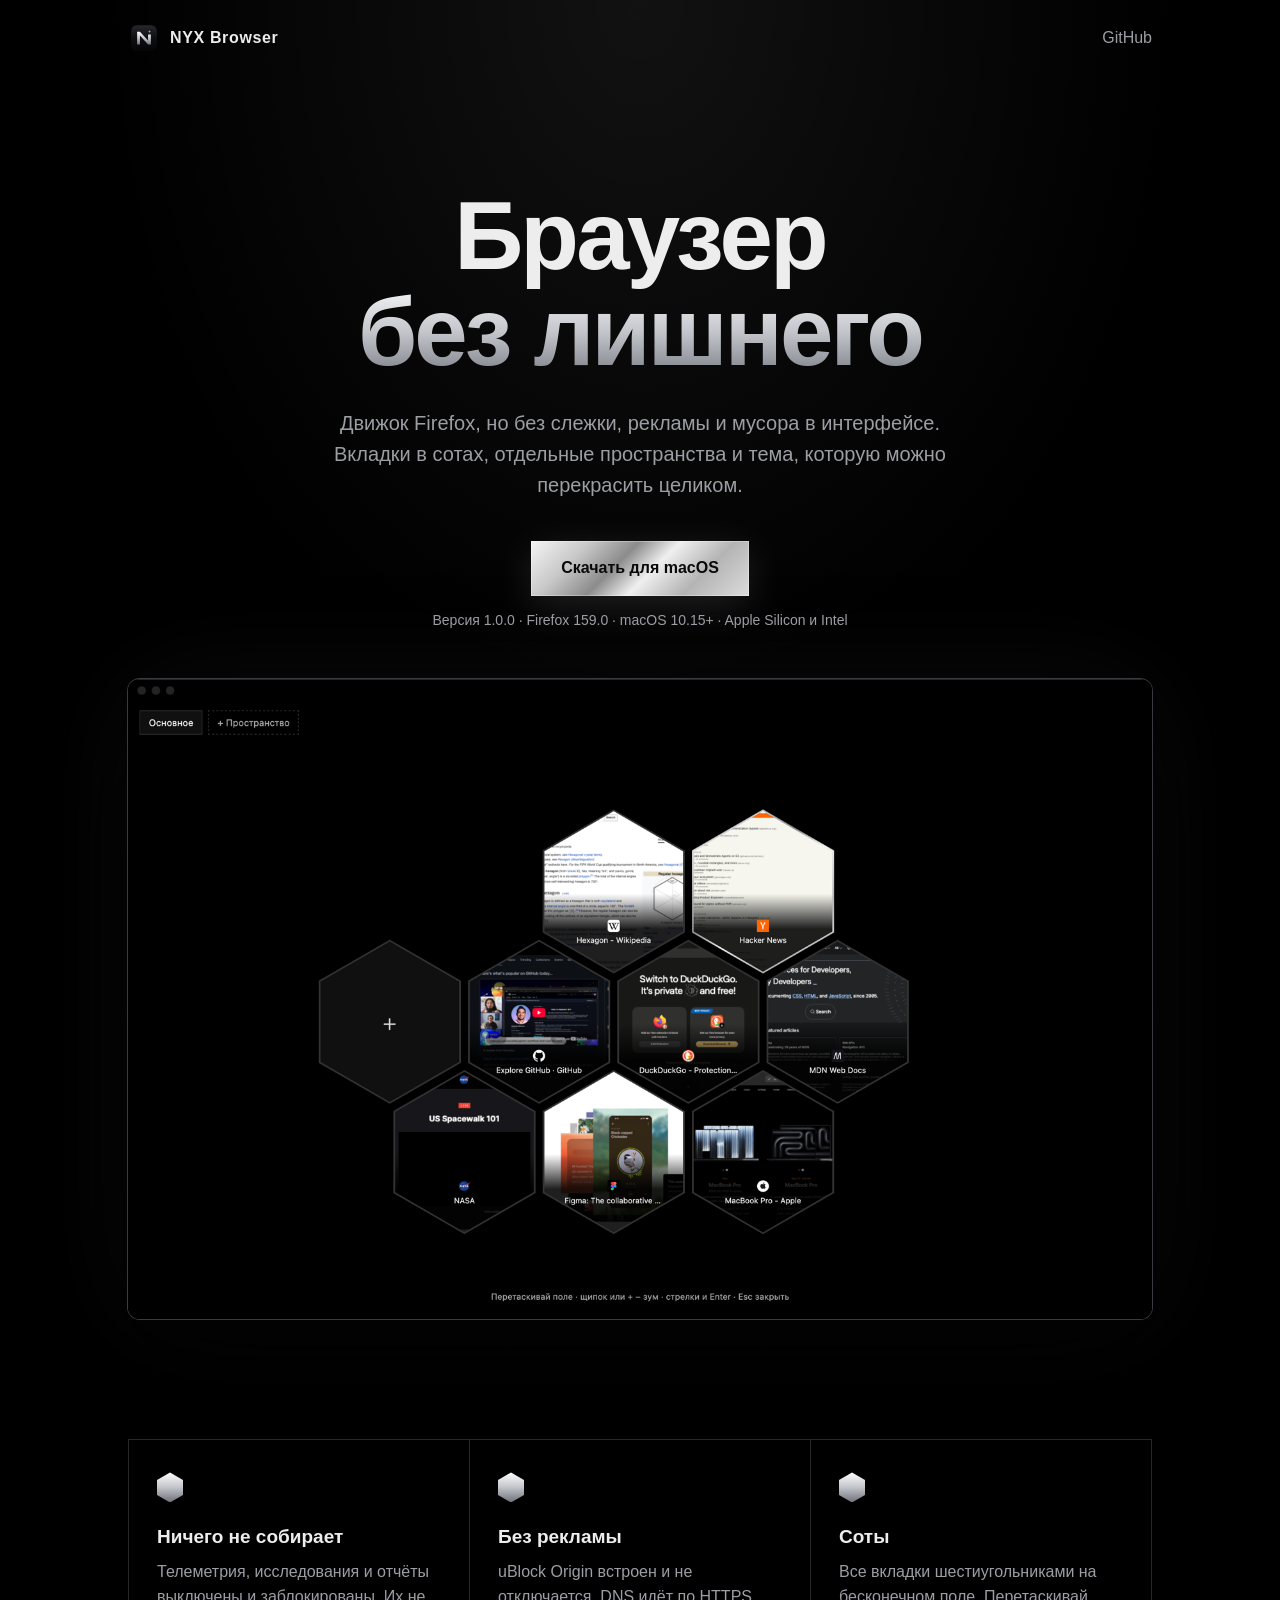
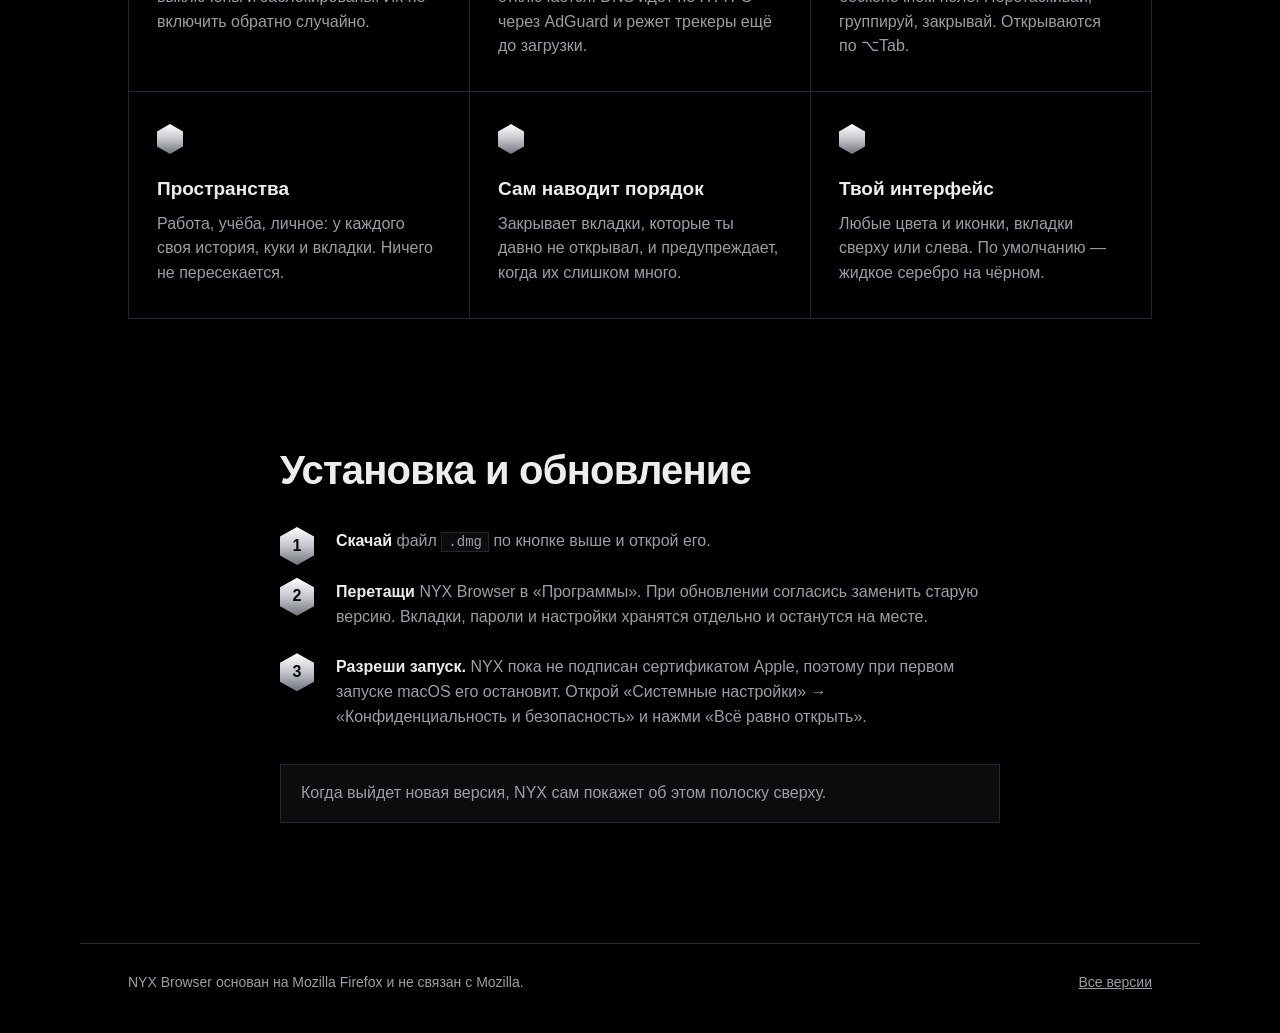
==== docs/index.html @ c4d68d40 "v1.0.0" ====
<!doctype html>
<html lang="ru">
  <head>
    <meta charset="utf-8" />
    <meta http-equiv="Content-Security-Policy" content="default-src 'none'; script-src 'self'; style-src 'self'; img-src 'self'; connect-src 'self'; base-uri 'none'; form-action 'none'" />
    <meta name="viewport" content="width=device-width, initial-scale=1" />
    <title>NYX Browser</title>
    <meta name="description" content="NYX Browser: браузер для macOS на движке Firefox. Без телеметрии и рекламы, с сотами вместо списка вкладок и изолированными пространствами." />
    <meta property="og:title" content="NYX Browser" />
    <meta property="og:description" content="Браузер для macOS на движке Firefox. Без телеметрии и рекламы." />
    <meta property="og:image" content="img/screenshot.png" />
    <meta name="theme-color" content="#000000" />
    <link rel="icon" href="img/favicon.png" />
    <link rel="stylesheet" href="style.css" />
  </head>
  <body>
    <header class="top">
      <a class="brand" href="#">
        <img src="img/logo.svg" alt="" width="32" height="32" />
        <span>NYX Browser</span>
      </a>
      <a class="top-link" href="https://github.com/skytninja/NYX-browser">GitHub</a>
    </header>

    <main>
      <section class="hero">
        <h1>Браузер<br /><span class="metal">без лишнего</span></h1>
        <p class="lead">
          Движок Firefox, но без слежки, рекламы и мусора в интерфейсе.
          Вкладки в сотах, отдельные пространства и тема, которую можно перекрасить целиком.
        </p>
        <div class="cta">
          <a class="button" id="download-button" href="https://github.com/skytninja/NYX-browser/releases/latest">
            Скачать для macOS
          </a>
          <p class="meta" id="download-meta">macOS 10.15 и новее · Apple Silicon и Intel</p>
        </div>
      </section>

      <figure class="shot">
        <img src="img/screenshot.png" alt="NYX Browser: обзор вкладок сотами" width="1600" height="1000" />
      </figure>

      <section class="features" aria-label="Возможности">
        <article>
          <span class="hex" aria-hidden="true"></span>
          <h2>Ничего не собирает</h2>
          <p>Телеметрия, исследования и отчёты выключены и заблокированы. Их не включить обратно случайно.</p>
        </article>
        <article>
          <span class="hex" aria-hidden="true"></span>
          <h2>Без рекламы</h2>
          <p>uBlock Origin встроен и не отключается. DNS идёт по HTTPS через AdGuard и режет трекеры ещё до загрузки.</p>
        </article>
        <article>
          <span class="hex" aria-hidden="true"></span>
          <h2>Соты</h2>
          <p>Все вкладки шестиугольниками на бесконечном поле. Перетаскивай, группируй, закрывай. Открываются по ⌥Tab.</p>
        </article>
        <article>
          <span class="hex" aria-hidden="true"></span>
          <h2>Пространства</h2>
          <p>Работа, учёба, личное: у каждого своя история, куки и вкладки. Ничего не пересекается.</p>
        </article>
        <article>
          <span class="hex" aria-hidden="true"></span>
          <h2>Сам наводит порядок</h2>
          <p>Закрывает вкладки, которые ты давно не открывал, и предупреждает, когда их слишком много.</p>
        </article>
        <article>
          <span class="hex" aria-hidden="true"></span>
          <h2>Твой интерфейс</h2>
          <p>Любые цвета и иконки, вкладки сверху или слева. По умолчанию — жидкое серебро на чёрном.</p>
        </article>
      </section>

      <section class="install" id="download">
        <h2>Установка и обновление</h2>
        <ol>
          <li>
            <strong>Скачай</strong> файл <code>.dmg</code> по кнопке выше и открой его.
            <span class="checksum" id="checksum" hidden>
              Убедиться, что файл настоящий: команда <code>shasum -a 256 ~/Downloads/NYX-Browser-*.dmg</code>
              в Терминале должна вывести <code class="hash" id="sha256"></code>
            </span>
          </li>
          <li>
            <strong>Перетащи</strong> NYX Browser в «Программы». При обновлении согласись заменить старую версию.
            Вкладки, пароли и настройки хранятся отдельно и останутся на месте.
          </li>
          <li>
            <strong>Разреши запуск.</strong> NYX пока не подписан сертификатом Apple, поэтому при первом запуске macOS его остановит.
            Открой «Системные настройки» → «Конфиденциальность и безопасность» и нажми «Всё равно открыть».
          </li>
        </ol>
        <p class="note">Когда выйдет новая версия, NYX сам покажет об этом полоску сверху.</p>
      </section>
    </main>

    <footer class="bottom">
      <p>NYX Browser основан на Mozilla Firefox и не связан с Mozilla.</p>
      <p><a href="https://github.com/skytninja/NYX-browser/releases">Все версии</a></p>
    </footer>

    <script src="script.js"></script>
  </body>
</html>
---- docs/style.css ----
:root {
  color-scheme: dark;
  --bg: #000;
  --surface: #0c0c0e;
  --border: #26272b;
  --text: #ededed;
  --muted: #9c9ea4;
  --metal: linear-gradient(180deg, #fff 0%, #c4c6cc 50%, #70737b 100%);
  --metal-flat: linear-gradient(135deg, #f4f4f4 0%, #c8c8c8 22%, #8c8c8c 40%, #efefef 55%, #b4b4b4 75%, #dcdcdc 100%);
  --hex: polygon(50% 0, 100% 25%, 100% 75%, 50% 100%, 0 75%, 0 25%);
  --gutter: clamp(16px, 5vw, 48px);
  font: 16px/1.55 -apple-system, BlinkMacSystemFont, "Helvetica Neue", Arial, sans-serif;
  color: var(--text);
}

* {
  box-sizing: border-box;
}

body {
  margin: 0;
  background:
    radial-gradient(60% 40% at 50% 0%, rgb(255 255 255 / 0.07), transparent 70%),
    var(--bg);
  background-repeat: no-repeat;
  overflow-x: hidden;
}

html {
  background: var(--bg);
}

a {
  color: inherit;
}

img {
  display: block;
  max-width: 100%;
  height: auto;
}

.top,
main,
.bottom {
  width: min(1120px, 100%);
  margin: 0 auto;
  padding-inline: var(--gutter);
}

.top {
  display: flex;
  align-items: center;
  justify-content: space-between;
  padding-block: 22px;
}

.brand {
  display: flex;
  align-items: center;
  gap: 10px;
  font-weight: 600;
  letter-spacing: 0.04em;
  text-decoration: none;
}

.top-link {
  color: var(--muted);
  text-decoration: none;
  transition: color 160ms ease-out;
}

.top-link:hover {
  color: var(--text);
}

.hero {
  padding-block: clamp(48px, 10vw, 112px) 48px;
  text-align: center;
}

h1 {
  margin: 0;
  font-size: clamp(44px, 9vw, 96px);
  line-height: 1;
  font-weight: 700;
  letter-spacing: -0.03em;
  text-wrap: balance;
}

.metal {
  background: var(--metal);
  -webkit-background-clip: text;
  background-clip: text;
  color: transparent;
}

.lead {
  max-width: 36em;
  margin: 28px auto 0;
  color: var(--muted);
  font-size: clamp(17px, 2.2vw, 20px);
  text-wrap: pretty;
}

.cta {
  margin-top: 40px;
}

.button {
  display: inline-block;
  padding: 15px 30px;
  background: var(--metal-flat);
  color: #0a0a0a;
  font-weight: 600;
  text-decoration: none;
  box-shadow: 0 0 0 1px rgb(255 255 255 / 0.3) inset, 0 10px 40px rgb(255 255 255 / 0.12);
  transition: transform 160ms ease-out, box-shadow 160ms ease-out;
}

.button:hover {
  transform: translateY(-1px);
  box-shadow: 0 0 0 1px rgb(255 255 255 / 0.5) inset, 0 14px 48px rgb(255 255 255 / 0.2);
}

.button:active {
  transform: translateY(0);
}

.button:focus-visible,
a:focus-visible {
  outline: 2px solid #d8d8d8;
  outline-offset: 4px;
}

.meta {
  margin: 14px 0 0;
  color: var(--muted);
  font-size: 14px;
  font-variant-numeric: tabular-nums;
}

.shot {
  margin: 0;
  border-radius: 12px;
  overflow: hidden;
  box-shadow: 0 0 0 1px #3a3b40, 0 40px 120px rgb(0 0 0 / 0.9), 0 0 120px rgb(255 255 255 / 0.06);
}

.shot img {
  width: 100%;
  background: var(--bg);
}

.features {
  display: grid;
  grid-template-columns: repeat(auto-fit, minmax(min(100%, 300px), 1fr));
  gap: 1px;
  margin-block: clamp(64px, 10vw, 120px);
  background: var(--border);
  border: 1px solid var(--border);
}

.features article {
  padding: 32px 28px;
  background: var(--bg);
  transition: background-color 160ms ease-out;
}

.features article:hover {
  background: var(--surface);
}

.hex {
  display: block;
  width: 26px;
  height: 30px;
  clip-path: var(--hex);
  background: var(--metal);
}

.features h2 {
  margin: 20px 0 8px;
  font-size: 19px;
  font-weight: 600;
}

.features p {
  margin: 0;
  color: var(--muted);
  text-wrap: pretty;
}

.install {
  max-width: 720px;
  margin: 0 auto clamp(64px, 10vw, 120px);
}

.install h2 {
  margin: 0 0 28px;
  font-size: clamp(28px, 4vw, 40px);
  letter-spacing: -0.02em;
}

.install ol {
  margin: 0;
  padding: 0;
  list-style: none;
  counter-reset: step;
}

.install li {
  position: relative;
  padding: 0 0 26px 56px;
  color: var(--muted);
  counter-increment: step;
}

.install li::before {
  content: counter(step);
  position: absolute;
  top: -2px;
  left: 0;
  display: grid;
  place-items: center;
  width: 34px;
  height: 38px;
  clip-path: var(--hex);
  background: var(--metal);
  color: #0a0a0a;
  font-weight: 700;
}

.install strong {
  color: var(--text);
}

code {
  padding: 1px 6px;
  background: var(--surface);
  border: 1px solid var(--border);
  font: 14px ui-monospace, Menlo, monospace;
}

.checksum {
  display: block;
  margin-top: 10px;
  font-size: 14px;
}

.checksum[hidden] {
  display: none;
}

.hash {
  display: block;
  margin-top: 6px;
  padding: 8px 10px;
  overflow-wrap: anywhere;
  user-select: all;
}

.note {
  margin: 8px 0 0;
  padding: 16px 20px;
  border: 1px solid var(--border);
  background: var(--surface);
  color: var(--muted);
}

.bottom {
  display: flex;
  flex-wrap: wrap;
  justify-content: space-between;
  gap: 8px 24px;
  padding-block: 28px 40px;
  border-top: 1px solid var(--border);
  color: var(--muted);
  font-size: 14px;
}

.bottom p {
  margin: 0;
}

@media (prefers-reduced-motion: reduce) {
  * {
    transition: none !important;
  }
}
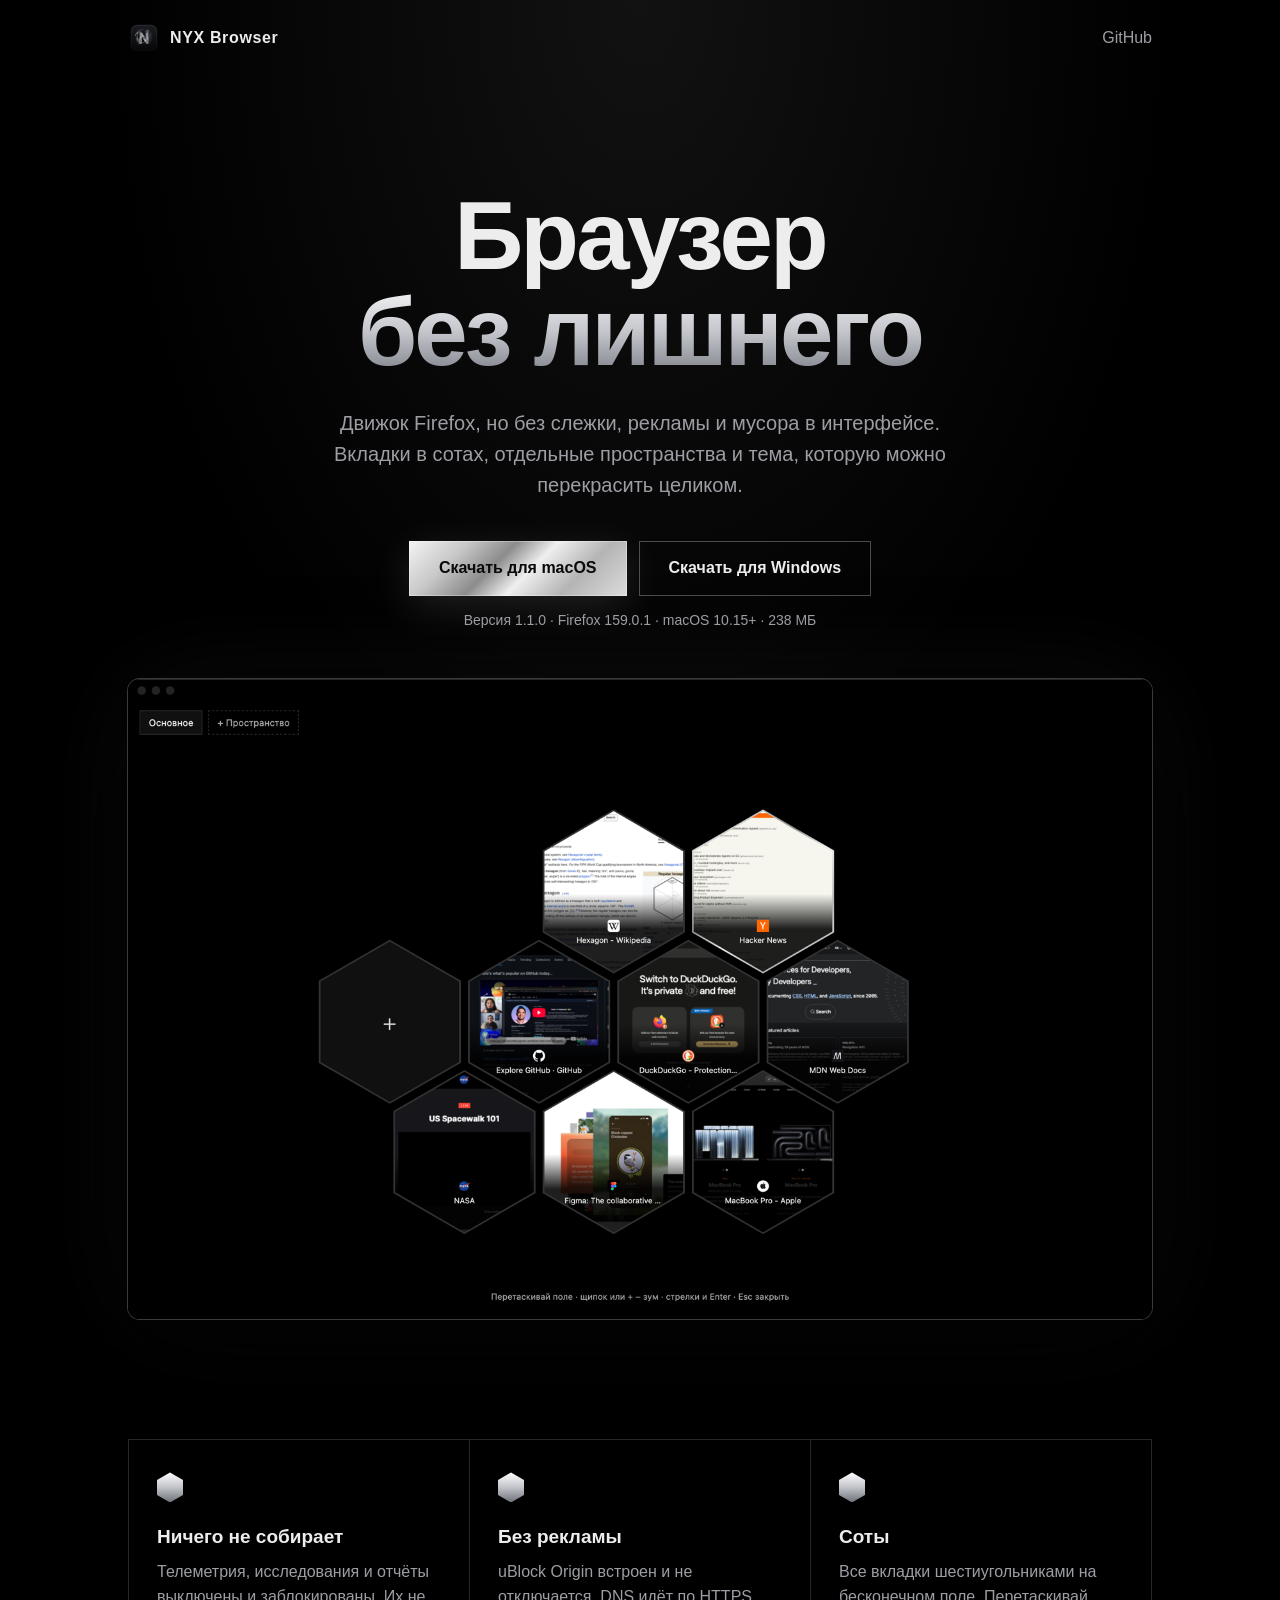
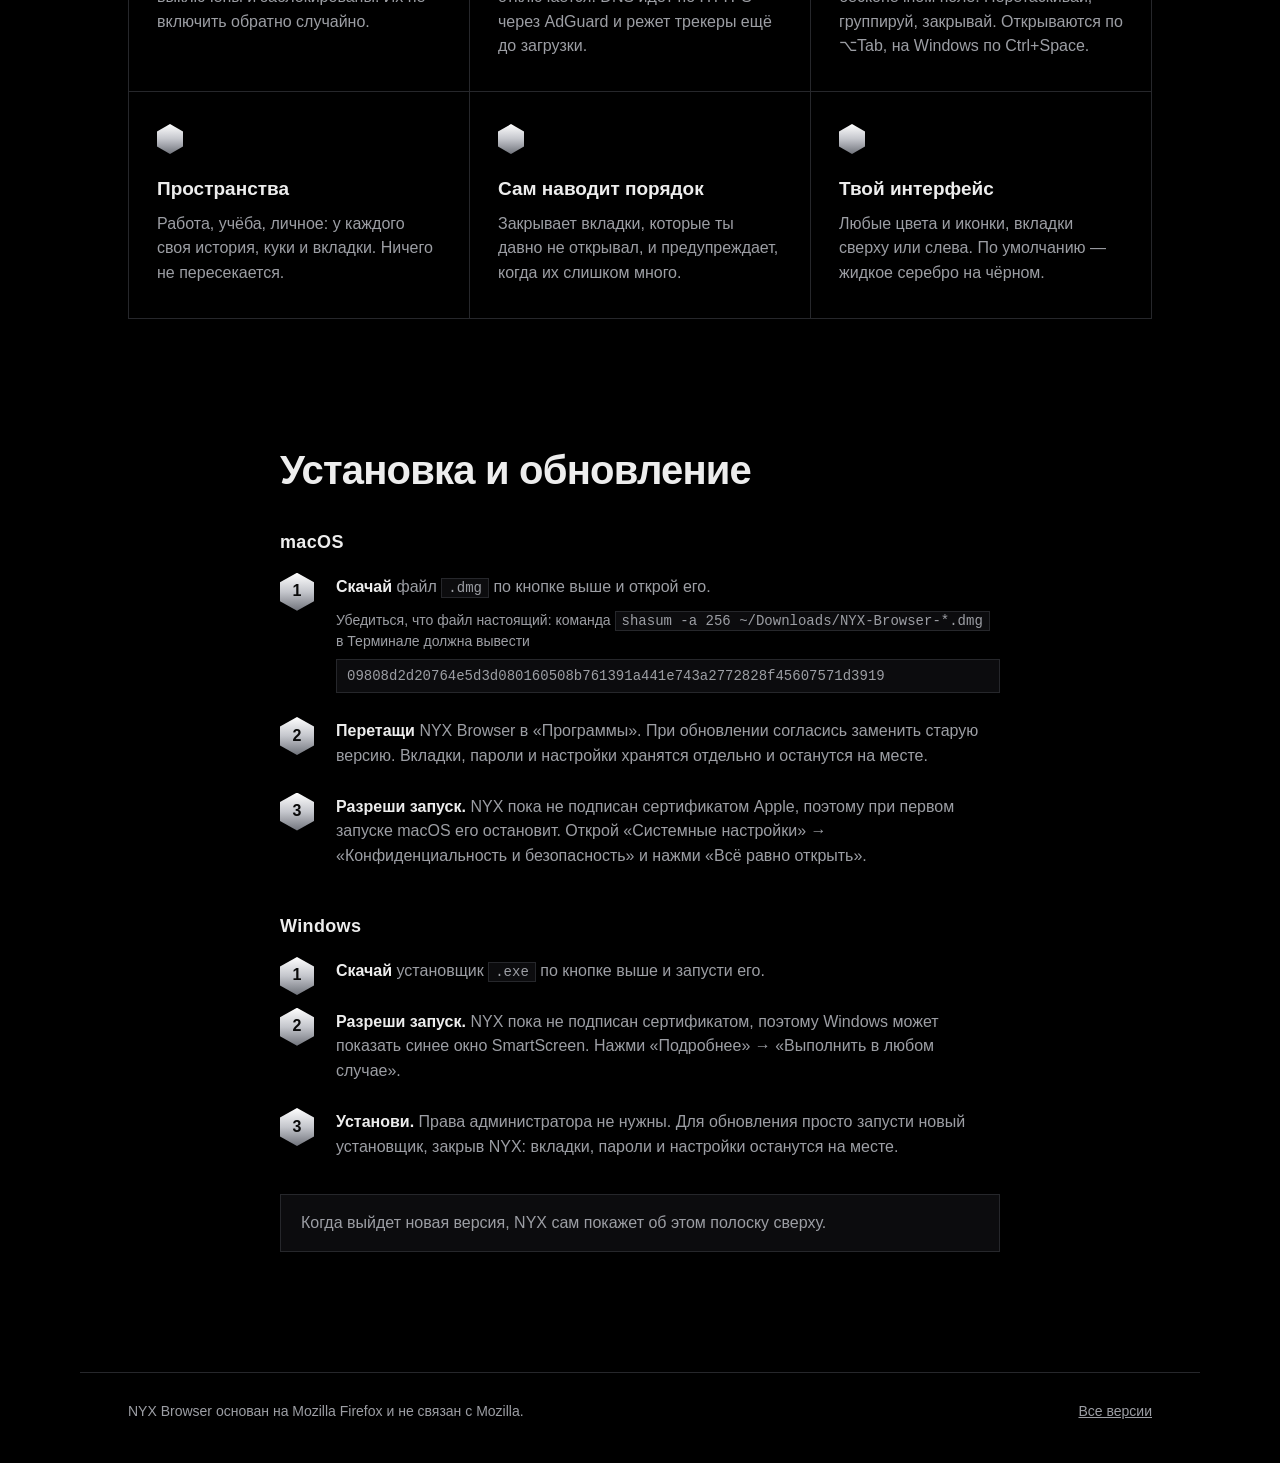
==== commit 53c3b304: "githubpages" ====
--- a/docs/index.html
+++ b/docs/index.html
@@ -30,10 +30,15 @@
           Вкладки в сотах, отдельные пространства и тема, которую можно перекрасить целиком.
         </p>
         <div class="cta">
-          <a class="button" id="download-button" href="https://github.com/skytninja/NYX-browser/releases/latest">
-            Скачать для macOS
-          </a>
-          <p class="meta" id="download-meta">macOS 10.15 и новее · Apple Silicon и Intel</p>
+          <div class="downloads" id="downloads">
+            <a class="button" id="download-button" href="https://github.com/skytninja/NYX-browser/releases/latest">
+              Скачать для macOS
+            </a>
+            <a class="button secondary" id="download-win" href="https://github.com/skytninja/NYX-browser/releases/latest">
+              Скачать для Windows
+            </a>
+          </div>
+          <p class="meta" id="download-meta">macOS 10.15+ · Apple Silicon и Intel &nbsp;·&nbsp; Windows 10 и 11 · x64</p>
         </div>
       </section>
 
@@ -55,7 +60,7 @@
         <article>
           <span class="hex" aria-hidden="true"></span>
           <h2>Соты</h2>
-          <p>Все вкладки шестиугольниками на бесконечном поле. Перетаскивай, группируй, закрывай. Открываются по ⌥Tab.</p>
+          <p>Все вкладки шестиугольниками на бесконечном поле. Перетаскивай, группируй, закрывай. Открываются по ⌥Tab, на Windows по Ctrl+Space.</p>
         </article>
         <article>
           <span class="hex" aria-hidden="true"></span>
@@ -76,6 +81,7 @@
 
       <section class="install" id="download">
         <h2>Установка и обновление</h2>
+        <h3 class="platform">macOS</h3>
         <ol>
           <li>
             <strong>Скачай</strong> файл <code>.dmg</code> по кнопке выше и открой его.
@@ -93,6 +99,25 @@
             Открой «Системные настройки» → «Конфиденциальность и безопасность» и нажми «Всё равно открыть».
           </li>
         </ol>
+        <h3 class="platform">Windows</h3>
+        <ol>
+          <li>
+            <strong>Скачай</strong> установщик <code>.exe</code> по кнопке выше и запусти его.
+            <span class="checksum" id="checksum-win" hidden>
+              Убедиться, что файл настоящий: команда
+              <code>Get-FileHash $env:USERPROFILE\Downloads\NYX-Browser-Setup-*.exe</code>
+              в PowerShell должна вывести <code class="hash" id="sha256-win"></code>
+            </span>
+          </li>
+          <li>
+            <strong>Разреши запуск.</strong> NYX пока не подписан сертификатом, поэтому Windows может показать синее окно SmartScreen.
+            Нажми «Подробнее» → «Выполнить в любом случае».
+          </li>
+          <li>
+            <strong>Установи.</strong> Права администратора не нужны. Для обновления просто запусти новый установщик,
+            закрыв NYX: вкладки, пароли и настройки останутся на месте.
+          </li>
+        </ol>
         <p class="note">Когда выйдет новая версия, NYX сам покажет об этом полоску сверху.</p>
       </section>
     </main>
--- a/docs/style.css
+++ b/docs/style.css
@@ -118,6 +118,24 @@
   transition: transform 160ms ease-out, box-shadow 160ms ease-out;
 }
 
+.downloads {
+  display: flex;
+  flex-wrap: wrap;
+  justify-content: center;
+  gap: 12px;
+}
+
+/* The other platform's button: same size, quieter. */
+.button.secondary {
+  background: transparent;
+  color: var(--text);
+  box-shadow: 0 0 0 1px rgb(255 255 255 / 0.28) inset;
+}
+
+.button.secondary:hover {
+  box-shadow: 0 0 0 1px rgb(255 255 255 / 0.55) inset;
+}
+
 .button:hover {
   transform: translateY(-1px);
   box-shadow: 0 0 0 1px rgb(255 255 255 / 0.5) inset, 0 14px 48px rgb(255 255 255 / 0.2);
@@ -200,6 +218,17 @@
   margin: 0 0 28px;
   font-size: clamp(28px, 4vw, 40px);
   letter-spacing: -0.02em;
+}
+
+.install .platform {
+  margin: 0 0 18px;
+  font-size: 18px;
+  letter-spacing: 0.02em;
+  color: var(--text);
+}
+
+.install ol + .platform {
+  margin-top: 18px;
 }
 
 .install ol {
